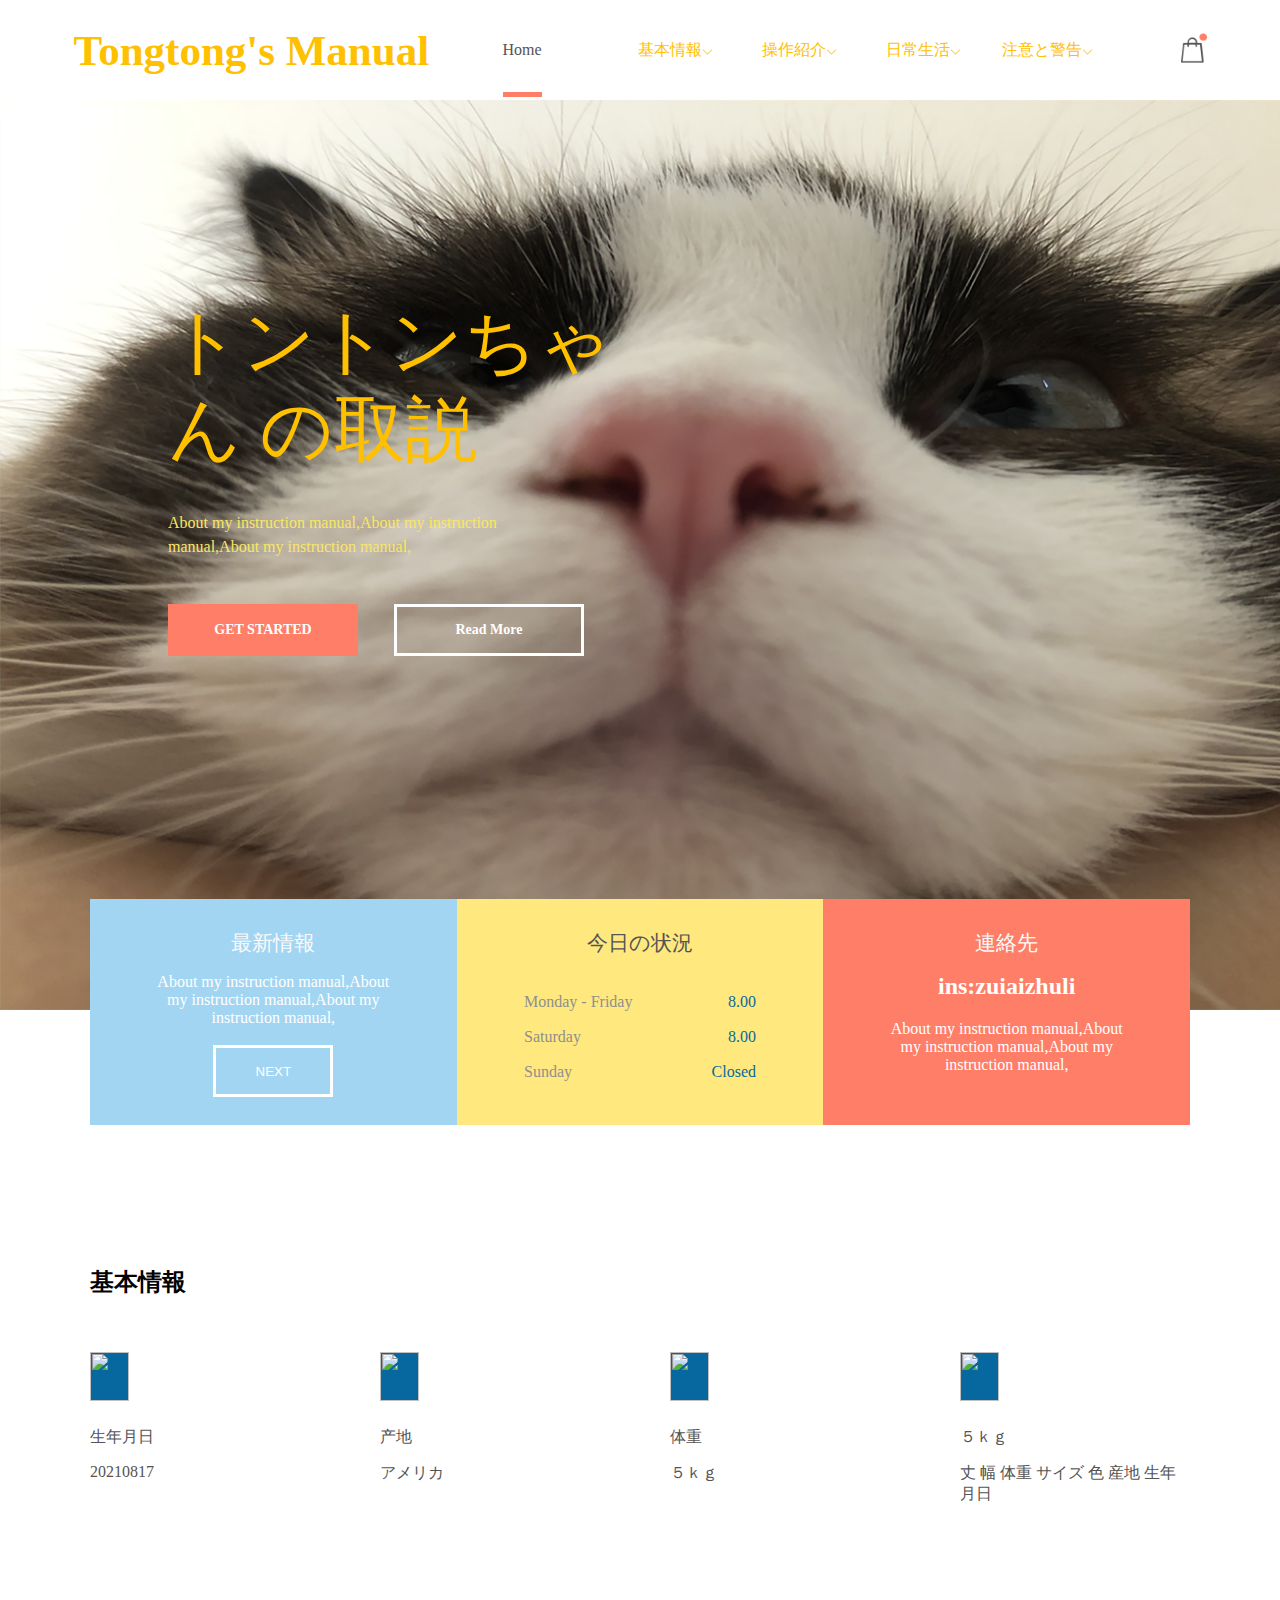
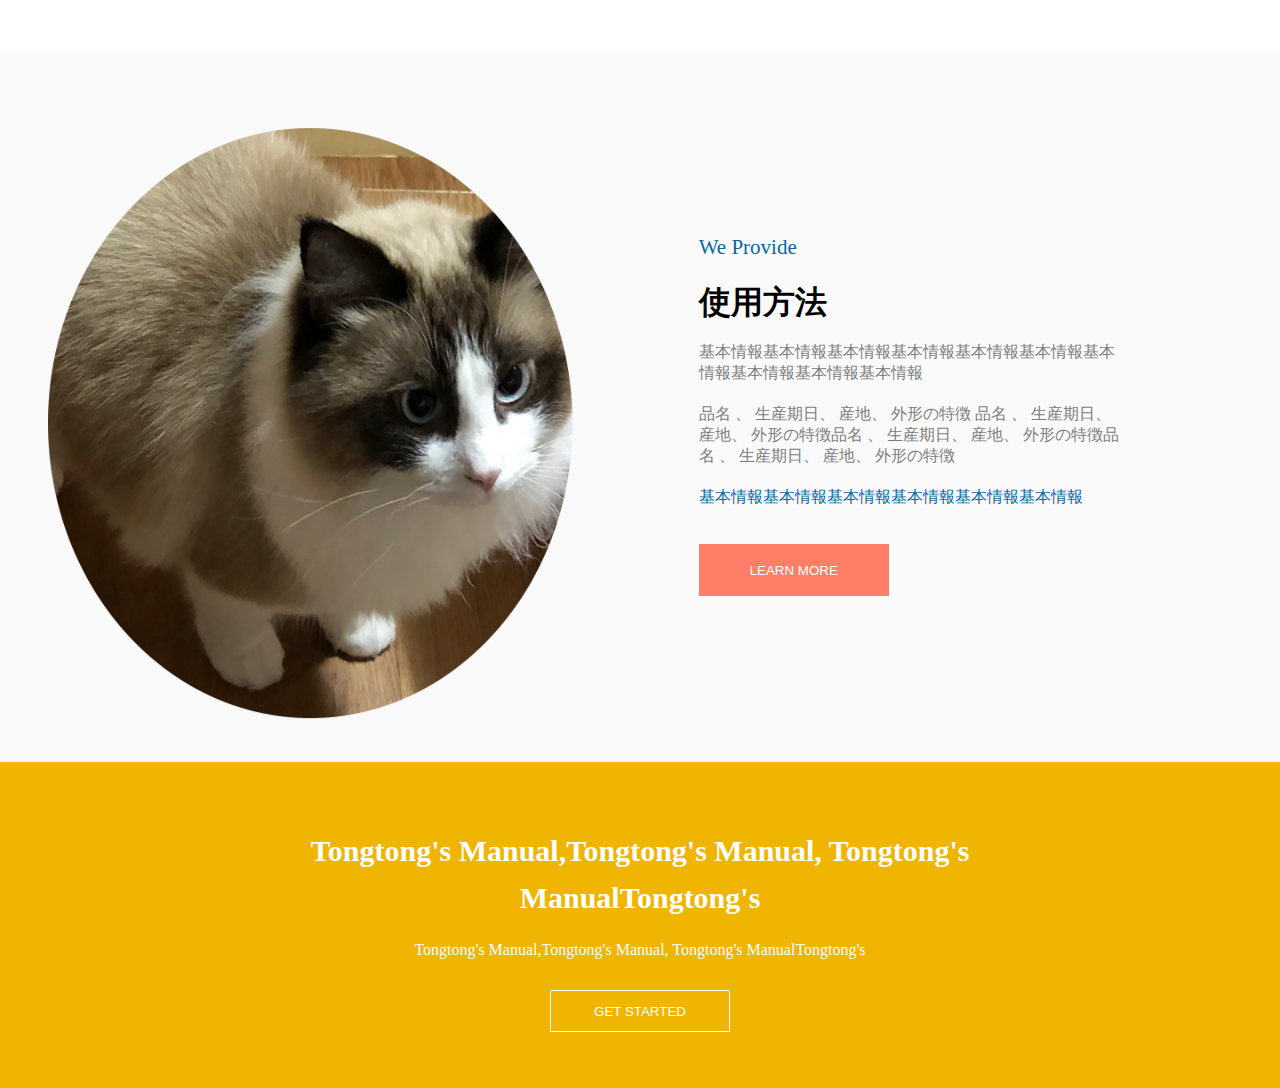
==== index.html @ 0afe7128 "Add files via upload" ====
<!DOCTYPE html>
<html lang="en">

<head>
    <meta charset="UTF-8">
    <meta name="referrer" content="no-referrer">
    <meta name="viewport" content="width=device-width, initial-scale=1.0">
    <meta http-equiv="X-UA-Compatible" content="ie=edge">
    <link rel="stylesheet" href="./css/default.css">
    <link rel="stylesheet" href="./css/header.css">
    <link rel="stylesheet" href="./css/home.css">
    <title>Document</title>
</head>

<body>
    <header>
        <nav>
            <div class="logo">
                <a href="/">Tongtong's Manual</a>
            </div>
            <div class="catgory">
                <div class="home"><a href="">Home</a></div>
            </div>
            <div class="otherCatgory">
                <ul>
                    <li><a href="">基本情報<img src="./img/Icon.png" alt=""></a></li>
                    <li><a href="">操作紹介<img src="./img/Icon.png" alt=""></a></li>
                    <li><a href="">日常生活<img src="./img/Icon.png" alt=""></a></li>
                    <li><a href="">注意と警告<img src="./img/Icon.png" alt=""></a></li>
                </ul>
            </div>
            <div class="shop">
                <img src="./img/Shop.png" alt="">
            </div>
        </nav>
        <div class="centerBg">
            <div class="focusinfo">
                <h1>トントンちゃん の取説</h1>
                <p>About my instruction manual,About my instruction manual,About my instruction manual,</p>
                <div class="moreInfo">
                    <button class="get">GET STARTED</button>
                    <button class="read">Read More</button>
                </div>
            </div>
            <div class="sectionBox">
                <div class="box1">
                    <p class="title">最新情報</p>
                    <p class="content">About my instruction manual,About my instruction manual,About my instruction
                        manual,</p>
                    <button>NEXT</button>
                </div>
                <div class="box2">
                    <p class="title">今日の状況</p>
                    <div class="content">
                        <p><span>Monday - Friday</span><span>8.00</span></p>
                        <p><span>Saturday</span><span>8.00</span></p>
                        <p><span>Sunday</span><span>Closed</span></p>
                    </div>
                </div>
                <div class="box3">
                    <p class="title">連絡先</p>
                    <h2> ins:zuiaizhuli</h2>
                    <p class="content">About my instruction manual,About my instruction manual,About my instruction
                        manual,</p>
                </div>
            </div>
        </div>
    </header>
    <main>
        <section class="baseInfo">
            <h2>基本情報</h2>
            <ul class="info">
                <li>
                    <img src="" alt="">
                    <p>生年月日</p>
                    <p>20210817</p>
                </li>
                <li>
                    <img src="" alt="">
                    <p>产地</p>
                    <p>アメリカ</p>
                </li>
                <li>
                    <img src="" alt="">
                    <p>体重</p>
                    <p>５ｋｇ</p>
                </li>
                <li>
                    <img src="" alt="">
                    <p>５ｋｇ</p>
                    <p>丈 幅 体重 サイズ 色 産地 生年月日</p>
                </li>
            </ul>
        </section>
        <section class="useMethod">
            <div class="sectionBox">
                <p class="super">We Provide</p>
                <h2>使用方法</h2>
                <p class="useInfo">基本情報基本情報基本情報基本情報基本情報基本情報基本情報基本情報基本情報基本情報</p>
                <p class="shopInfo">
                    品名 、 生産期日、 産地、 外形の特徴 品名 、 生産期日、 産地、 外形の特徴品名 、 生産期日、 産地、 外形の特徴品名 、 生産期日、 産地、 外形の特徴
                </p>
                <p>基本情報基本情報基本情報基本情報基本情報基本情報</p>
                <div class="leartBtn">
                    <button>LEARN MORE</button>
                </div>
            </div>
        </section>
        <div class="insertContent">
            <h3>Tongtong's Manual,Tongtong's Manual,
                Tongtong's ManualTongtong's</h3>
            <p>Tongtong's Manual,Tongtong's Manual,
                Tongtong's ManualTongtong's</p>
            <div class="getBtn">
                <button>GET STARTED</button>
            </div>
        </div>
    </main>
</body>

</html>
---- css/default.css ----
* {
    margin: 0;
    padding: 0;
    box-sizing: border-box;
}
a {
    text-decoration: none;
    color: #000;
}
li {
    list-style: none;
}
button ,
input[type="submit"],
input[type="button"]{
    border: none;
    outline: none;
    cursor: pointer;
}
html ,
body{
    min-width: 1200px;
}
---- css/header.css ----
nav {
    display: flex;
    justify-content: space-evenly;
    align-items: center;
    height: 100px;
}
.logo a {
    width: 408px;
    height: 42px;
    font-size: 43px;
    font-weight: bold;
    color: #FFC000;
}
.otherCatgory ul li {
    text-align: center;
    display: inline-block;
    width: 120px;
}
.otherCatgory ul li a {
    color: #FFC000; 
    
}
.catgory .home a {
    position: relative;
    color: #545454;
    padding: 39px 0;
}
.catgory .home a::after {
    content: "";
    position: absolute;
    bottom: 0;
    left: 0;
    width: 100%;
    height: 5px;
    background-color: #FF7E67;
}

.shop img {
    width: 26px;
    height: 30px;
}
.centerBg {
    width: 100%;
    height: 910px;
    background: url(../img/大图.png) no-repeat;
    background-size: cover;
}
.focusinfo h1 {
    width: 506px;
    margin-bottom: 37px;
    font-size: 72px;
    font-family: HiraKakuStd;
    font-weight: normal;
    color: #FFC000;
    line-height: 88px;  
}
.focusinfo {
    margin: 198px 168px;
    display: inline-block;
}
.focusinfo p {
    width: 410px;
    font-family: Myriad Pro;
    font-weight: 400;
    color: #F9E665;
    line-height: 24px;  
}
.focusinfo button {
    width: 190px;
    height: 52px;
    margin: 45px 0;
    background: #FF7E67;
    font-size: 14px;
    font-family: Nunito;
    font-weight: 600;
    color: #FFFFFF;
}
.focusinfo button:nth-child(2) {
    background: none;
    border: 3px solid #fff;
    margin-left: 32px;
}
.sectionBox {
    margin: 0 auto;
    width: 1100px;
    display: flex;
    justify-content: center;
}
.sectionBox>div {
    width: 370px;
    color: #fff;
}
.sectionBox>div .title {
    text-align: center;
    font-size: 21px;
    margin-top: 30px;
    margin-bottom: 16px;
    font-family: HiraKakuStd;
    font-weight: normal;
    color: #FAFAFA;
}
.sectionBox>div .content {
    margin: 0 auto;
    text-align: center;
    width: 232px;
    margin-bottom: 18px;
}
.sectionBox>div:nth-child(2) .title {
    color: #545454;
}
.sectionBox>div:nth-child(1) button {
    display: block;
    margin: 0 auto;
    width: 120px;
    height: 52px;
    border: 3px solid #FFFFFF;
    background: none;
    margin-bottom: 28px;
    color: #fff;
}
.sectionBox .box1 {
    background-color: #A2D5F2;
}
.sectionBox .box2 {
    background-color: #FFE87E;
}
.sectionBox .box3 {
    background-color: #FF7E67;
}
.sectionBox .box3 h2 {
    text-align: center;
    margin-bottom: 20px;
}
.sectionBox .box2 .title {
    margin-bottom: 36px;
}
.sectionBox .box2 .content p {
    display: flex;
    justify-content: space-between;
    margin-bottom: 17px;
}
.sectionBox .box2 .content p span:nth-child(1) {
    color: #8F8F8F;
}
.sectionBox .box2 .content p span:nth-child(2) {
    color: #07689F;
}
---- css/home.css ----
.baseInfo {
    width: 1100px;
    margin: 0 auto;
    height: 642px;
    padding-top: 256px;
}
.baseInfo h2 {
    margin-bottom: 54px;
}
.info {
    display: flex;
    justify-content: space-between;
}
.info li img {
    display: block;
    width: 39px;
    height: 49px;
    text-align: center;
    margin-bottom: 26px;
    background: #07689F;    
}
.info li {
    width: 230px;
}
.info li p {
    margin-bottom: 15px;
    color: #545454;
}
.useMethod {
    height: 710px;
    background: url(../img/圆形.png) no-repeat;
    background-size: 100% 111%;
}
.useMethod .sectionBox {
    float: right;
    display: flex;
    flex-direction: column;
    width: 431px;
    margin-top: 183px;
    margin-right: 11.74%;
}
.useMethod .sectionBox h2 {
    margin-top: 21px;
    margin-bottom: 17px;
    font-size: 32px;
}
.super {
    color: #A2D5F2;
    font-size: 21px;
}
.shopInfo {
    margin: 20px 0;
}
.useMethod .sectionBox .useInfo ,
.useMethod .sectionBox .shopInfo {
    color: #7D7D7D;
}
.useMethod .sectionBox>p {
    color: #07689F;
}
.leartBtn {
    margin-top: 36px;
}
.leartBtn button {
    width: 190px;
    height: 52px;
    background: #FF7E67;
    border-radius: 0px;
    color: #fff;
}
.insertContent {
    padding-top: 65px;
    padding-bottom: 56px;
    background-color: #F0B500;
}
.insertContent h3 {
    margin: 0 auto;
    width: 677px;
    text-align: center;
    font-size: 30px;
    font-family: Roboto;
    font-weight: bold;
    color: #FFFFFF;;
    line-height: 47px;
}
.insertContent > p {
    text-align: center;
    margin-top: 20px;
    margin-bottom: 31px;
    color: #fff;
}
.getBtn {
    text-align: center;
}
.getBtn button {
    width: 180px;
    height: 42px;
    border: 1px solid #FAFAFA;
    color: #fff;
    background: none;
}
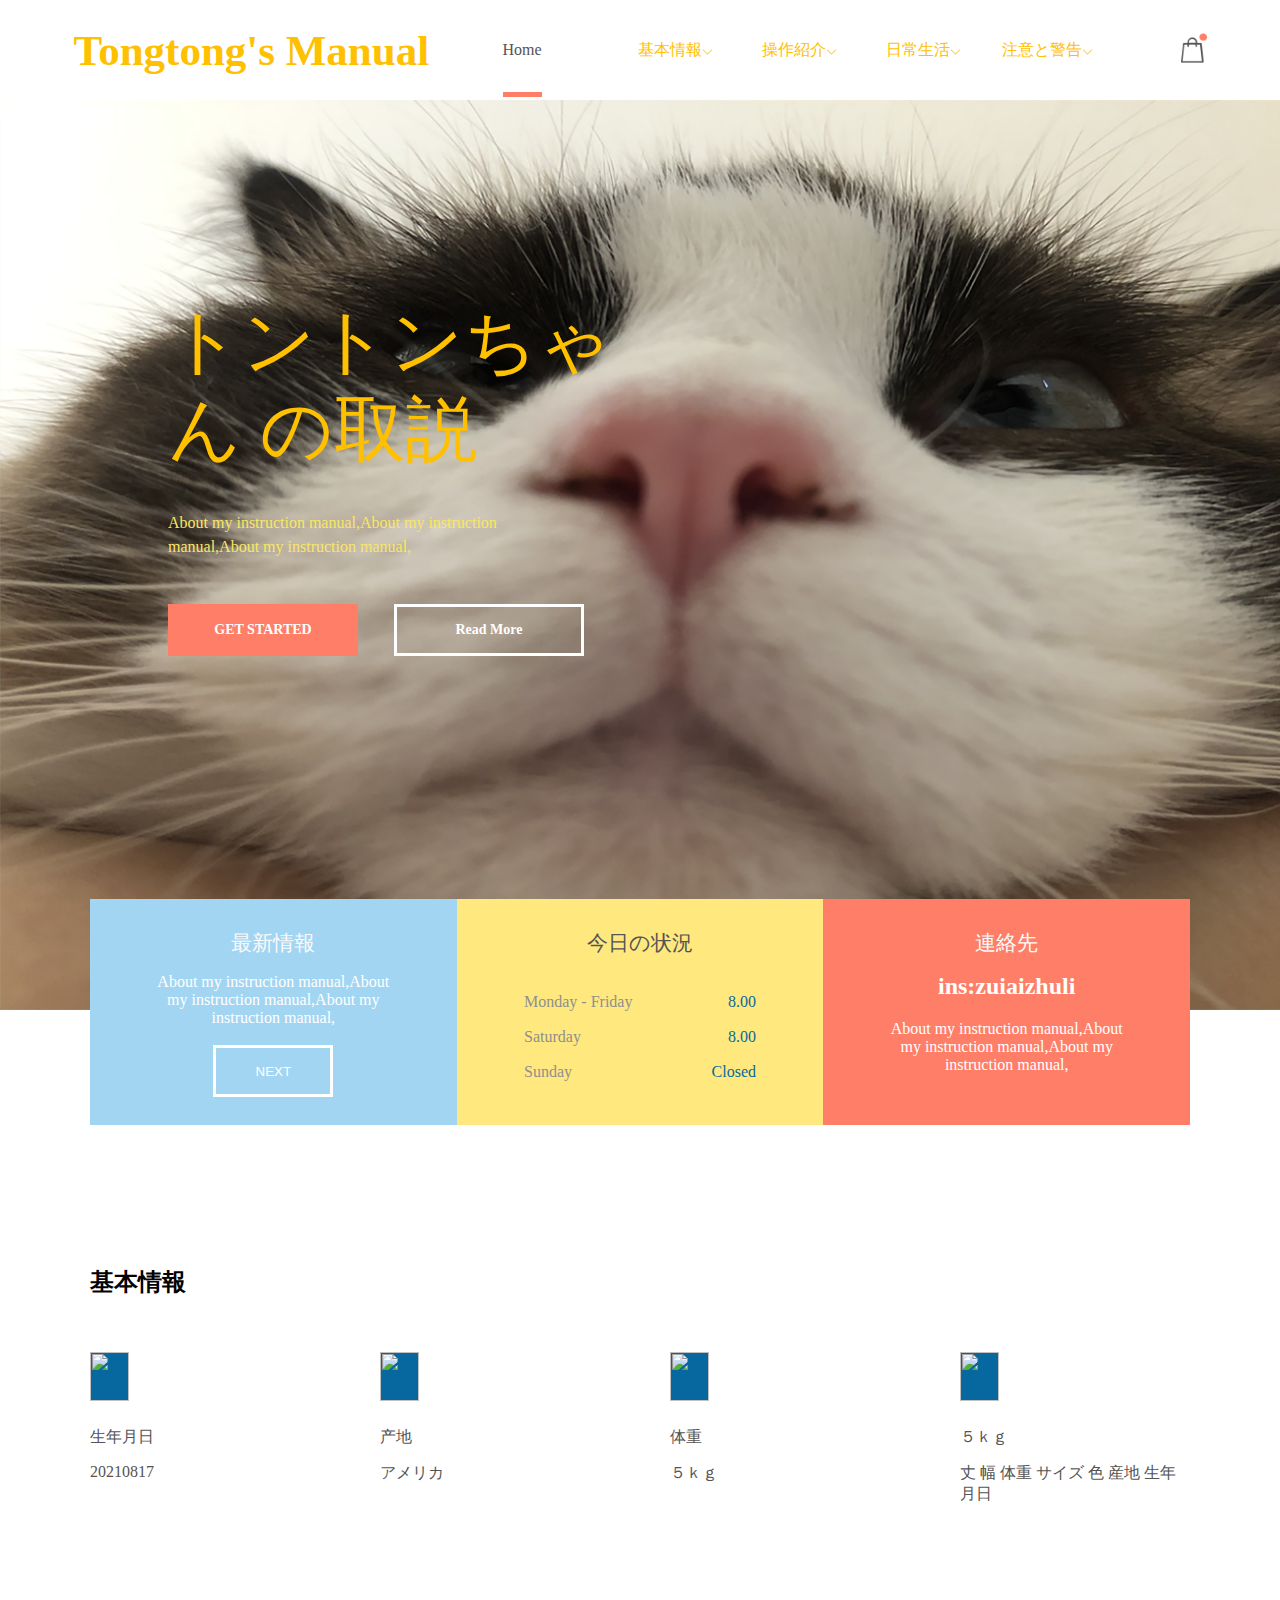
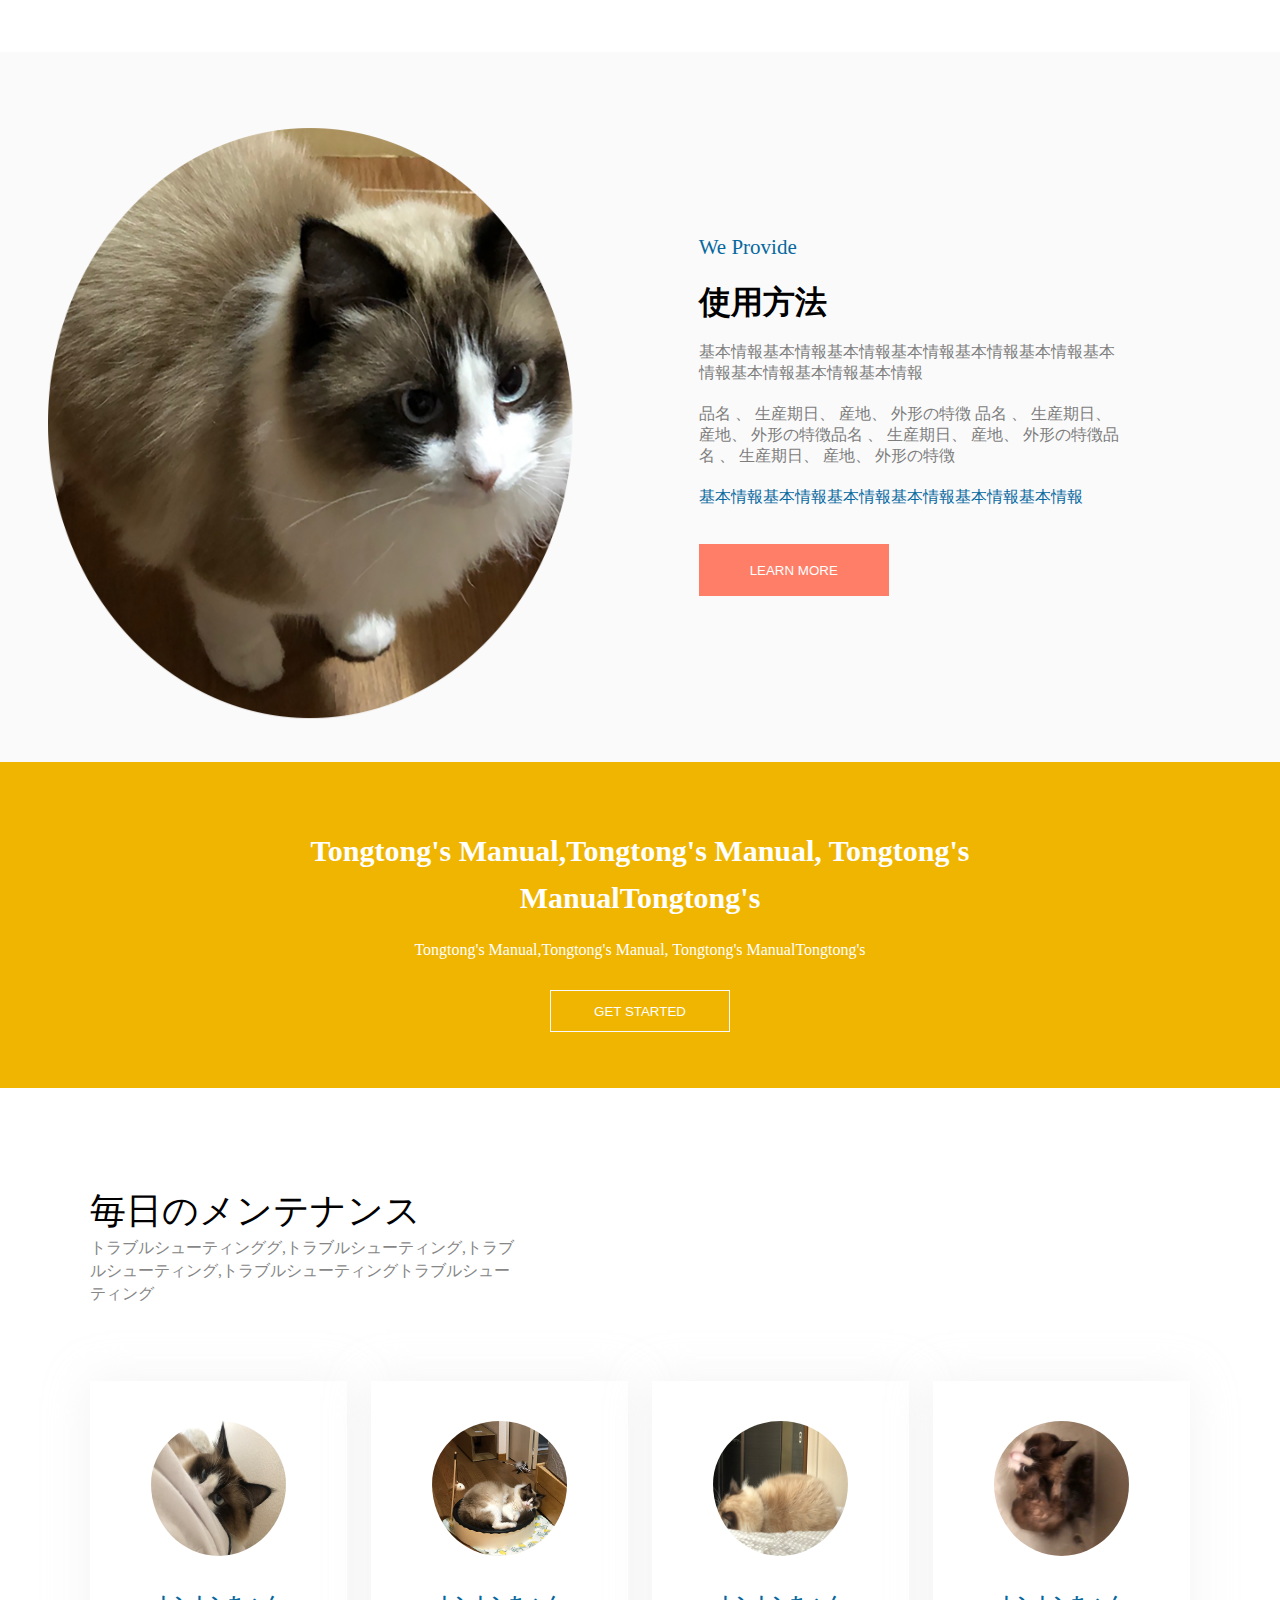
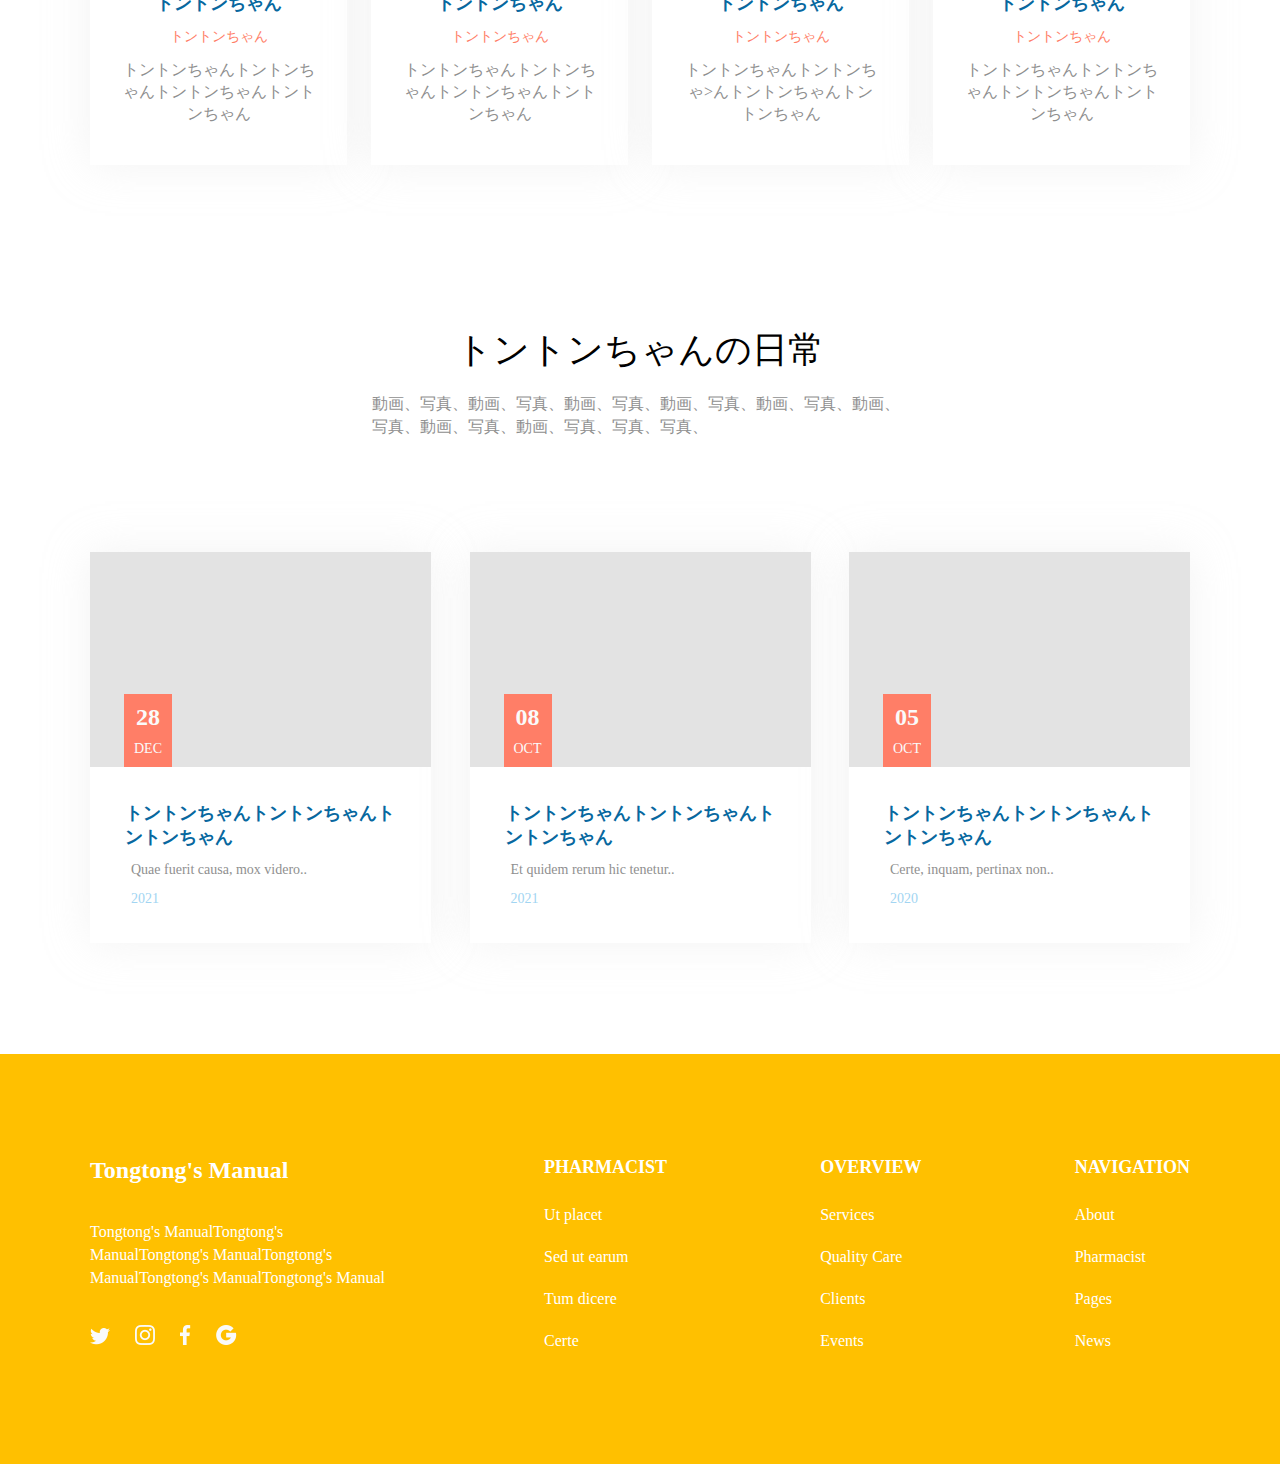
==== commit fdff3ba6: "Add files via upload" ====
--- a/index.html
+++ b/index.html
@@ -9,6 +9,7 @@
     <link rel="stylesheet" href="./css/default.css">
     <link rel="stylesheet" href="./css/header.css">
     <link rel="stylesheet" href="./css/home.css">
+    <link rel="stylesheet" href="./css/footer.css">
     <title>Document</title>
 </head>
 
@@ -115,7 +116,133 @@
                 <button>GET STARTED</button>
             </div>
         </div>
+        <section class="petsSay">
+            <div class="sectionBox">
+                <div class="title">毎日のメンテナンス</div>
+                <p>トラブルシューティンググ,トラブルシューティング,トラブルシューティング,トラブルシューティングトラブルシューティング</p>
+                <ul>
+                    <li>
+                        <img src="./img/IMG_2336.png" alt="">
+                        <h5>トントンちゃん</h5>
+                        <p>トントンちゃん</p>
+                        <p>トントンちゃんトントンちゃんトントンちゃんトントンちゃん</p>
+                    </li>
+                    <li>
+                        <img src="./img/IMG_2915.png" alt="">
+                        <h5>トントンちゃん</h5>
+                        <p>トントンちゃん</p>
+                        <p>トントンちゃんトントンちゃんトントンちゃんトントンちゃん</p>
+                    </li>
+                    <li>
+                        <img src="./img/IMG_2467.png" alt="">
+                        <h5>トントンちゃん</h5>
+                        <p>トントンちゃん</p>
+                        <p>トントンちゃんトントンちゃ>んトントンちゃんトントンちゃん</p>
+                    </li>
+                    <li>
+                        <img src="./img/IMG_2132.png" alt="">
+                        <h5>トントンちゃん</h5>
+                        <p>トントンちゃん</p>
+                        <p>トントンちゃんトントンちゃんトントンちゃんトントンちゃん
+                        </p>
+                    </li>
+                </ul>
+            </div>
+        </section>
+        <section class="daily">
+            <div class="sectionBox">
+                <div class="title">トントンちゃんの日常</div>
+                <p>動画、写真、動画、写真、動画、写真、動画、写真、動画、写真、動画、写真、動画、写真、動画、写真、写真、写真、</p>
+                <ul>
+                    <li>
+                        <div class="video">
+                            <div class="label">
+                                <p>28</p>
+                                <p>DEC</p>
+                            </div>
+                        </div>
+                        <h5>トントンちゃんトントンちゃんトントンちゃん</h5>
+                        <p>Quae fuerit causa, mox videro..</p>
+                        <time class="year">2021</time>
+                    </li>
+                    <li>
+                        <div class="video">
+                            <div class="label">
+                                <p>08</p>
+                                <p>OCT</p>
+                            </div>
+                        </div>
+                        <h5>トントンちゃんトントンちゃんトントンちゃん</h5>
+                        <p>Et quidem rerum hic tenetur..</p>
+                        <time class="year">2021</time>
+                    </li>
+                    <li>
+                        <div class="video">
+                            <div class="label">
+                                <p>05</p>
+                                <p>OCT</p>
+                            </div>
+                        </div>
+                        <h5>トントンちゃんトントンちゃんトントンちゃん</h5>
+                        <p>Certe, inquam, pertinax non..</p>
+                        <time class="year">2020</time>
+                    </li>
+                </ul>
+            </div>
+        </section>
     </main>
+    <footer>
+        <ul class="footerInfo">
+            <li>
+                <p class="liTitle">Tongtong's Manual</p>
+                <div class="endIns">
+                    Tongtong's ManualTongtong's ManualTongtong's ManualTongtong's ManualTongtong's ManualTongtong's
+                    Manual
+                </div>
+                <div class="lxMe">
+                    <div class="twitter">
+                        <img src="./img/twitter.png" alt="">
+                    </div>
+                    <div class="instagram">
+                        <img src="./img/instagram.png" alt="">
+                    </div>
+                    <div class="fackbook">
+                        <img src="./img/facebook.png" alt="">
+                    </div>
+                    <div class="google">
+                        <img src="./img/Google.png" alt="">
+                    </div>
+                </div>
+            </li>
+            <li>
+                <p class="liTitle">PHARMACIST</p>
+                <ul class="minInfo">
+                    <li>Ut placet</li>
+                    <li>Sed ut earum</li>
+                    <li>Tum dicere</li>
+                    <li>Certe</li>
+                </ul>
+            </li>
+            <li>
+                <p class="liTitle">OVERVIEW</p>
+                <ul class="minInfo">
+                    <li>Services</li>
+                    <li>Quality Care</li>
+                    <li>Clients</li>
+                    <li>Events</li>
+                </ul>
+            </li>
+            <li>
+                <p class="liTitle">NAVIGATION</p>
+                <ul class="minInfo">
+                    <li>About</li>
+                    <li>Pharmacist</li>
+                    <li>Pages</li>
+                    <li>News</li>
+                </ul>
+            </li>
+        </ul>
+    </footer>
 </body>
 
 </html>--- a/css/home.css
+++ b/css/home.css
@@ -98,4 +98,154 @@
     border: 1px solid #FAFAFA;
     color: #fff;
     background: none;
+}
+.petsSay .sectionBox {
+    flex-direction: column;
+    margin: 0 auto;
+    padding: 99px 0 105px;
+}
+.petsSay .sectionBox .title {
+    display: inline-block;
+    font-size: 36px;
+    font-family: HiraKakuStd;
+    color: #000;
+}
+.petsSay .sectionBox>p {
+    width: 432px;
+    font-size: 16px;
+    font-family: Kozuka Gothic Pr6N;
+    color: #868686;
+    line-height: 23px;
+}
+.petsSay .sectionBox ul {
+    display: flex;
+    flex-wrap: wrap;
+    justify-content: space-between;
+    text-align: center;
+    margin-top: 76px;
+}
+.petsSay .sectionBox ul li p:nth-last-child(1) {
+    margin: 0 auto;
+    width: 201px;
+    font-size: 16px;
+    font-family: Kozuka Gothic Pr6N;
+    color: #8F8F8F;
+    line-height: 22px;
+    margin-bottom: 40px;
+}
+.petsSay .sectionBox ul li p:nth-last-child(2) {
+    font-size: 14px;
+    font-family: Kozuka Gothic Pr6N;
+    color: #FF7E67;
+    margin: 13px 0;
+}
+.petsSay .sectionBox ul li img {
+    width: 135px;
+    height: 135px;
+    border-radius: 50%;
+    padding-top: 40px;
+    padding-bottom: 31px;
+    box-sizing: content-box;
+}
+.petsSay .sectionBox ul li {
+    width: 257px;
+    background: #FFFFFF;
+    box-shadow: 0px 0px 42px 0px rgba(238, 238, 238, 0.7);
+}
+.petsSay .sectionBox ul li h5 {
+    font-size: 18px;
+    font-family: HiraKakuStd;
+    color: #07689F;
+}
+.daily .sectionBox {
+    margin: 0 auto;
+    padding-top: 56px;
+    padding-bottom: 111px;
+    flex-direction: column;
+    box-sizing: content-box;
+}
+.daily .sectionBox .title {
+    width: 100%;
+    text-align: center;
+    font-size: 36px;
+    font-family: HiraKakuStd;
+    font-weight: normal;
+    color: #000000;
+}
+.daily .sectionBox > p {
+    width: 536px;
+    font-size: 16px;
+    margin-top: 17px;
+    margin-bottom: 57px;
+    margin: 17px auto 57px;
+    font-family: Adobe Heiti Std;
+    font-weight: normal;
+    color: #8F8F8F;
+    line-height: 23px;
+}
+.daily .sectionBox ul {
+    display: flex;
+    justify-content: space-between;
+    flex-wrap: wrap;
+    margin-top: 57px;
+}
+.daily .sectionBox ul li {
+    background-color: #fff;
+    box-shadow: 0px 0px 42px 0px rgba(238, 238, 238, 0.7);
+}
+.daily .sectionBox .video {
+    position: relative;
+    width: 341px;
+    height: 215px;
+    background-color: #E3E3E3;
+}
+.daily .sectionBox .video .label {
+    position:absolute;
+    bottom: 0;
+    left: 34px;
+    background-color: #FF7E67;
+    color: #fff;
+}
+.daily .sectionBox .video .label p {
+    text-align: center;
+}
+.daily .sectionBox .video .label p:nth-child(1) {
+    margin: 10px 11px 0 11px;
+    font-size: 24px;
+    font-family: Montserrat;
+    font-weight: 600;
+    color: #FAFAFA;
+}.daily .sectionBox .video .label p:nth-child(2) {
+    font-size: 14px;
+    font-family: Montserrat;
+    font-weight: 400;
+    color: #FAFAFA;
+    margin-top: 8px;
+    margin: 10px;
+}
+.daily .sectionBox ul li h5 {
+    width: 271px;
+    margin: 34px auto 0;
+    font-size: 18px;
+    font-family: Kozuka Gothic Pr6N;
+    color: #07689F;
+}
+.daily .sectionBox ul li > p {
+    width: 259px;
+
+font-size: 14px;
+font-family: Montserrat;
+font-weight: 400;
+color: #8F8F8F;
+margin: 13px auto;
+}
+.daily .sectionBox ul li .year {
+    display: block;
+    width: 259px;
+    margin: 0 auto;
+    font-size: 14px;
+    font-family: Montserrat;
+    font-weight: 400;
+    color: #A2D5F2;
+    margin-bottom: 36px;
 }--- a/css/footer.css
+++ b/css/footer.css
@@ -0,0 +1,49 @@
+footer {
+    width: 100%;
+    background-color: #FFC000;
+}
+footer .footerInfo {
+    padding-top: 103px;
+    padding-bottom: 90px;
+    width: 1100px;
+    margin: 0 auto;
+    display: flex;
+    justify-content: space-between;
+}
+footer .footerInfo li:nth-child(1) .liTitle{
+    font-size: 24px;
+    font-family: Roboto;
+    font-weight: bold;
+    color: #FFFFFF;
+}
+footer .footerInfo li:nth-child(n+2) .liTitle {
+    font-size: 18px;
+    font-family: Montserrat;
+    font-weight: bold;
+    color: #FFFFFF;
+}
+footer .footerInfo li:nth-child(1) .endIns {
+    width: 301px;
+    font-size: 16px;
+    font-family: Myriad Pro;
+    font-weight: 400;
+    color: #FFFFFF;
+    line-height: 23px;
+    margin: 36px 0;
+}
+footer .footerInfo li:nth-child(1) .lxMe div {
+    display: inline-block;
+}
+footer .footerInfo li:nth-child(1) .lxMe div:nth-child(n+2) {
+    margin-left: 21px;
+}
+footer .footerInfo li:nth-child(n+2) .minInfo {
+    margin-top: 28px;
+}
+footer .footerInfo li:nth-child(n+2) .minInfo li {
+    font-size: 16px;
+    font-family: Montserrat;
+    font-weight: 400;
+    color: #FFFFFF;
+    margin-bottom: 24px;
+}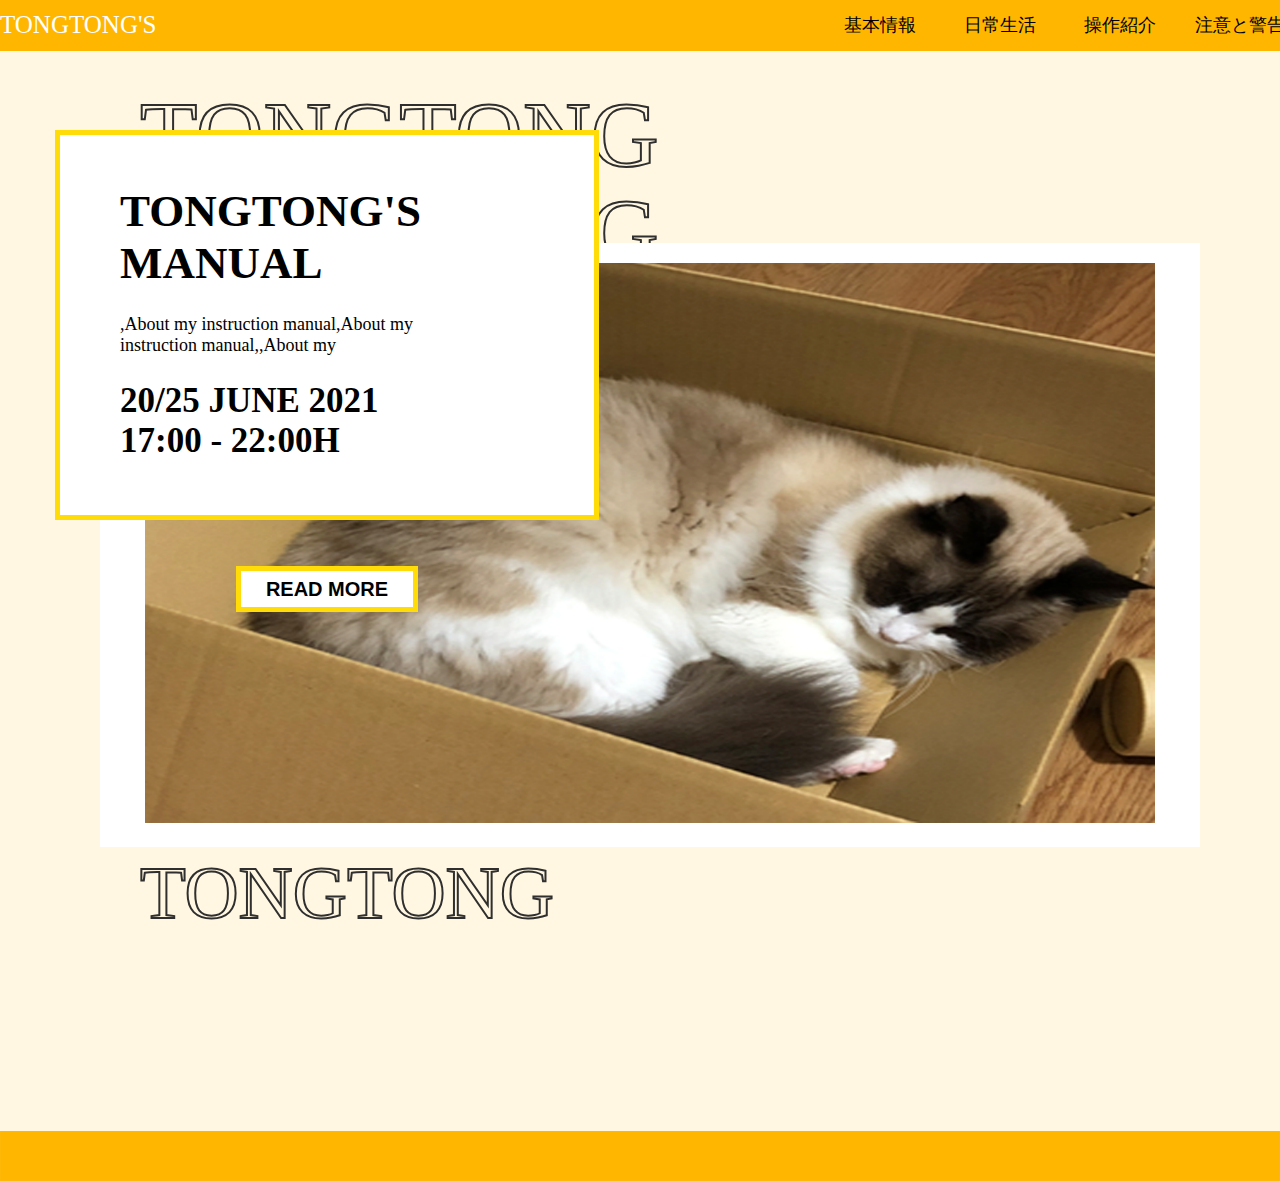
==== commit 2a76f6b8: "Add files via upload" ====
--- a/index.html
+++ b/index.html
@@ -5,243 +5,48 @@
     <meta charset="UTF-8">
     <meta name="referrer" content="no-referrer">
     <meta name="viewport" content="width=device-width, initial-scale=1.0">
+    <meta http-equiv="refresh" content="5; url=home.html">
     <meta http-equiv="X-UA-Compatible" content="ie=edge">
-    <link rel="stylesheet" href="./css/default.css">
-    <link rel="stylesheet" href="./css/header.css">
-    <link rel="stylesheet" href="./css/home.css">
-    <link rel="stylesheet" href="./css/footer.css">
-    <title>Document</title>
+    <link rel="stylesheet" href="./css/index-t.css">
+    <title>Tong Tong的首页</title>
 </head>
 
 <body>
     <header>
         <nav>
-            <div class="logo">
-                <a href="/">Tongtong's Manual</a>
+            <div class="logo">TONGTONG'S</div>
+            <ul>
+                <li><a href="">基本情報</a></li>
+                <li><a href="">日常生活</a></li>
+                <li><a href="">操作紹介</a></li>
+                <li><a href="">注意と警告</a></li>
+            </ul>
+        </nav>
+    </header>
+    <main>
+        <div class="containBox">
+            <div class="fontBox">
+                <p>TONGTONG</p>
+                <p>TONGTONG</p>
+                <p>TONGTONG</p>
+                <p>TONGTONG</p>
+                <p>TONGTONG</p>
             </div>
-            <div class="catgory">
-                <div class="home"><a href="">Home</a></div>
+            <div class="topBox">
+                <div class="contentBox">
+                    <h1>TONGTONG'S MANUAL</h1>
+                    <p>,About my instruction manual,About my instruction manual,,About my </p>
+                    <p>20/25 JUNE 2021 17:00 - 22:00H</p>
+                </div>
+                <button>READ MORE</button>
             </div>
-            <div class="otherCatgory">
-                <ul>
-                    <li><a href="">基本情報<img src="./img/Icon.png" alt=""></a></li>
-                    <li><a href="">操作紹介<img src="./img/Icon.png" alt=""></a></li>
-                    <li><a href="">日常生活<img src="./img/Icon.png" alt=""></a></li>
-                    <li><a href="">注意と警告<img src="./img/Icon.png" alt=""></a></li>
-                </ul>
-            </div>
-            <div class="shop">
-                <img src="./img/Shop.png" alt="">
-            </div>
-        </nav>
-        <div class="centerBg">
-            <div class="focusinfo">
-                <h1>トントンちゃん の取説</h1>
-                <p>About my instruction manual,About my instruction manual,About my instruction manual,</p>
-                <div class="moreInfo">
-                    <button class="get">GET STARTED</button>
-                    <button class="read">Read More</button>
-                </div>
-            </div>
-            <div class="sectionBox">
-                <div class="box1">
-                    <p class="title">最新情報</p>
-                    <p class="content">About my instruction manual,About my instruction manual,About my instruction
-                        manual,</p>
-                    <button>NEXT</button>
-                </div>
-                <div class="box2">
-                    <p class="title">今日の状況</p>
-                    <div class="content">
-                        <p><span>Monday - Friday</span><span>8.00</span></p>
-                        <p><span>Saturday</span><span>8.00</span></p>
-                        <p><span>Sunday</span><span>Closed</span></p>
-                    </div>
-                </div>
-                <div class="box3">
-                    <p class="title">連絡先</p>
-                    <h2> ins:zuiaizhuli</h2>
-                    <p class="content">About my instruction manual,About my instruction manual,About my instruction
-                        manual,</p>
-                </div>
+            <div class="centerBox">
+                <img src="./img/图层 1.png" alt="">
             </div>
         </div>
-    </header>
-    <main>
-        <section class="baseInfo">
-            <h2>基本情報</h2>
-            <ul class="info">
-                <li>
-                    <img src="" alt="">
-                    <p>生年月日</p>
-                    <p>20210817</p>
-                </li>
-                <li>
-                    <img src="" alt="">
-                    <p>产地</p>
-                    <p>アメリカ</p>
-                </li>
-                <li>
-                    <img src="" alt="">
-                    <p>体重</p>
-                    <p>５ｋｇ</p>
-                </li>
-                <li>
-                    <img src="" alt="">
-                    <p>５ｋｇ</p>
-                    <p>丈 幅 体重 サイズ 色 産地 生年月日</p>
-                </li>
-            </ul>
-        </section>
-        <section class="useMethod">
-            <div class="sectionBox">
-                <p class="super">We Provide</p>
-                <h2>使用方法</h2>
-                <p class="useInfo">基本情報基本情報基本情報基本情報基本情報基本情報基本情報基本情報基本情報基本情報</p>
-                <p class="shopInfo">
-                    品名 、 生産期日、 産地、 外形の特徴 品名 、 生産期日、 産地、 外形の特徴品名 、 生産期日、 産地、 外形の特徴品名 、 生産期日、 産地、 外形の特徴
-                </p>
-                <p>基本情報基本情報基本情報基本情報基本情報基本情報</p>
-                <div class="leartBtn">
-                    <button>LEARN MORE</button>
-                </div>
-            </div>
-        </section>
-        <div class="insertContent">
-            <h3>Tongtong's Manual,Tongtong's Manual,
-                Tongtong's ManualTongtong's</h3>
-            <p>Tongtong's Manual,Tongtong's Manual,
-                Tongtong's ManualTongtong's</p>
-            <div class="getBtn">
-                <button>GET STARTED</button>
-            </div>
-        </div>
-        <section class="petsSay">
-            <div class="sectionBox">
-                <div class="title">毎日のメンテナンス</div>
-                <p>トラブルシューティンググ,トラブルシューティング,トラブルシューティング,トラブルシューティングトラブルシューティング</p>
-                <ul>
-                    <li>
-                        <img src="./img/IMG_2336.png" alt="">
-                        <h5>トントンちゃん</h5>
-                        <p>トントンちゃん</p>
-                        <p>トントンちゃんトントンちゃんトントンちゃんトントンちゃん</p>
-                    </li>
-                    <li>
-                        <img src="./img/IMG_2915.png" alt="">
-                        <h5>トントンちゃん</h5>
-                        <p>トントンちゃん</p>
-                        <p>トントンちゃんトントンちゃんトントンちゃんトントンちゃん</p>
-                    </li>
-                    <li>
-                        <img src="./img/IMG_2467.png" alt="">
-                        <h5>トントンちゃん</h5>
-                        <p>トントンちゃん</p>
-                        <p>トントンちゃんトントンちゃ>んトントンちゃんトントンちゃん</p>
-                    </li>
-                    <li>
-                        <img src="./img/IMG_2132.png" alt="">
-                        <h5>トントンちゃん</h5>
-                        <p>トントンちゃん</p>
-                        <p>トントンちゃんトントンちゃんトントンちゃんトントンちゃん
-                        </p>
-                    </li>
-                </ul>
-            </div>
-        </section>
-        <section class="daily">
-            <div class="sectionBox">
-                <div class="title">トントンちゃんの日常</div>
-                <p>動画、写真、動画、写真、動画、写真、動画、写真、動画、写真、動画、写真、動画、写真、動画、写真、写真、写真、</p>
-                <ul>
-                    <li>
-                        <div class="video">
-                            <div class="label">
-                                <p>28</p>
-                                <p>DEC</p>
-                            </div>
-                        </div>
-                        <h5>トントンちゃんトントンちゃんトントンちゃん</h5>
-                        <p>Quae fuerit causa, mox videro..</p>
-                        <time class="year">2021</time>
-                    </li>
-                    <li>
-                        <div class="video">
-                            <div class="label">
-                                <p>08</p>
-                                <p>OCT</p>
-                            </div>
-                        </div>
-                        <h5>トントンちゃんトントンちゃんトントンちゃん</h5>
-                        <p>Et quidem rerum hic tenetur..</p>
-                        <time class="year">2021</time>
-                    </li>
-                    <li>
-                        <div class="video">
-                            <div class="label">
-                                <p>05</p>
-                                <p>OCT</p>
-                            </div>
-                        </div>
-                        <h5>トントンちゃんトントンちゃんトントンちゃん</h5>
-                        <p>Certe, inquam, pertinax non..</p>
-                        <time class="year">2020</time>
-                    </li>
-                </ul>
-            </div>
-        </section>
     </main>
     <footer>
-        <ul class="footerInfo">
-            <li>
-                <p class="liTitle">Tongtong's Manual</p>
-                <div class="endIns">
-                    Tongtong's ManualTongtong's ManualTongtong's ManualTongtong's ManualTongtong's ManualTongtong's
-                    Manual
-                </div>
-                <div class="lxMe">
-                    <div class="twitter">
-                        <img src="./img/twitter.png" alt="">
-                    </div>
-                    <div class="instagram">
-                        <img src="./img/instagram.png" alt="">
-                    </div>
-                    <div class="fackbook">
-                        <img src="./img/facebook.png" alt="">
-                    </div>
-                    <div class="google">
-                        <img src="./img/Google.png" alt="">
-                    </div>
-                </div>
-            </li>
-            <li>
-                <p class="liTitle">PHARMACIST</p>
-                <ul class="minInfo">
-                    <li>Ut placet</li>
-                    <li>Sed ut earum</li>
-                    <li>Tum dicere</li>
-                    <li>Certe</li>
-                </ul>
-            </li>
-            <li>
-                <p class="liTitle">OVERVIEW</p>
-                <ul class="minInfo">
-                    <li>Services</li>
-                    <li>Quality Care</li>
-                    <li>Clients</li>
-                    <li>Events</li>
-                </ul>
-            </li>
-            <li>
-                <p class="liTitle">NAVIGATION</p>
-                <ul class="minInfo">
-                    <li>About</li>
-                    <li>Pharmacist</li>
-                    <li>Pages</li>
-                    <li>News</li>
-                </ul>
-            </li>
-        </ul>
+        <img src="./img/Footer Shape.png" alt="">
     </footer>
 </body>
 
--- a/css/index-t.css
+++ b/css/index-t.css
@@ -0,0 +1,118 @@
+* {
+    margin: 0;
+    padding: 0;
+    box-sizing: border-box;
+}
+header {
+    background-color: #FFB600;
+    line-height: 50px;
+}
+li {
+    list-style: none;
+}
+a {
+    text-decoration: none;
+}
+nav {
+    margin: 0 auto;
+    width: 1300px;
+    display: flex;
+    justify-content: space-between;
+}
+nav .logo {
+    color: #fff;
+    font-size: 25px;
+}
+nav ul {
+    display: flex;
+}
+nav ul li {
+    width: 120px;
+    text-align: center;
+}
+nav ul li a {
+    color: #000;
+    font-size: 18px;
+}
+main {
+    background-color: #FFF7E1;
+}
+.containBox {
+    height: 120vh;
+    width: 1000px;
+    margin: 0 auto;
+    padding: 35px 0;
+}
+.fontBox {
+    font-size: 94px;
+    font-family: HiraKakuStd;
+    font-weight: normal;
+    color: rgba(0, 0, 0, 0);
+    line-height: 97px;
+    -webkit-text-stroke: 2px #2F2F2F;
+}
+.fontBox p:nth-child(3) {
+    margin-top: 370px;
+}
+.fontBox p:nth-child(n+3) {
+    font-size: 75px;
+}
+.topBox {
+    display: flex;
+    flex-direction: column;
+    align-items: center;
+    position: absolute;
+    top: 130px;
+    left: 55px;
+    z-index: 9;
+}
+.topBox .contentBox {
+    border: 5px solid #FFDC07;
+    width: 544px;
+    height: 390px;
+    background-color: #fff;
+}
+.topBox button {
+    margin-top: 46px;
+    background-color: #fff;
+    width: 182px;
+    height: 46px;   
+    border: 5px solid #FFDC07;
+    font-weight: 600;
+    font-size: 20px;
+}
+.centerBox {
+    position: absolute;
+    right: 80px;
+    top: 27%;
+    background-color: #fff;
+    text-align: center;
+}
+.centerBox img {
+    display: inline-block;
+    width: 1100px;
+    height: 600px;
+    padding: 20px 45px;
+}
+.contentBox {
+    padding: 25PX 119px 120px 60px;
+}
+.contentBox h1 {
+    margin: 25px 0;
+    width: 329px;
+    font-size: 45px;
+}
+.contentBox p {
+    font-size: 18px;
+}
+.contentBox p:last-child {
+    font-size: 35px;
+    margin: 25px 0;
+    width: 320px;
+    font-weight: 600;
+}
+footer img{
+    display: block;
+    width: 100%;
+    height: 50px;
+}
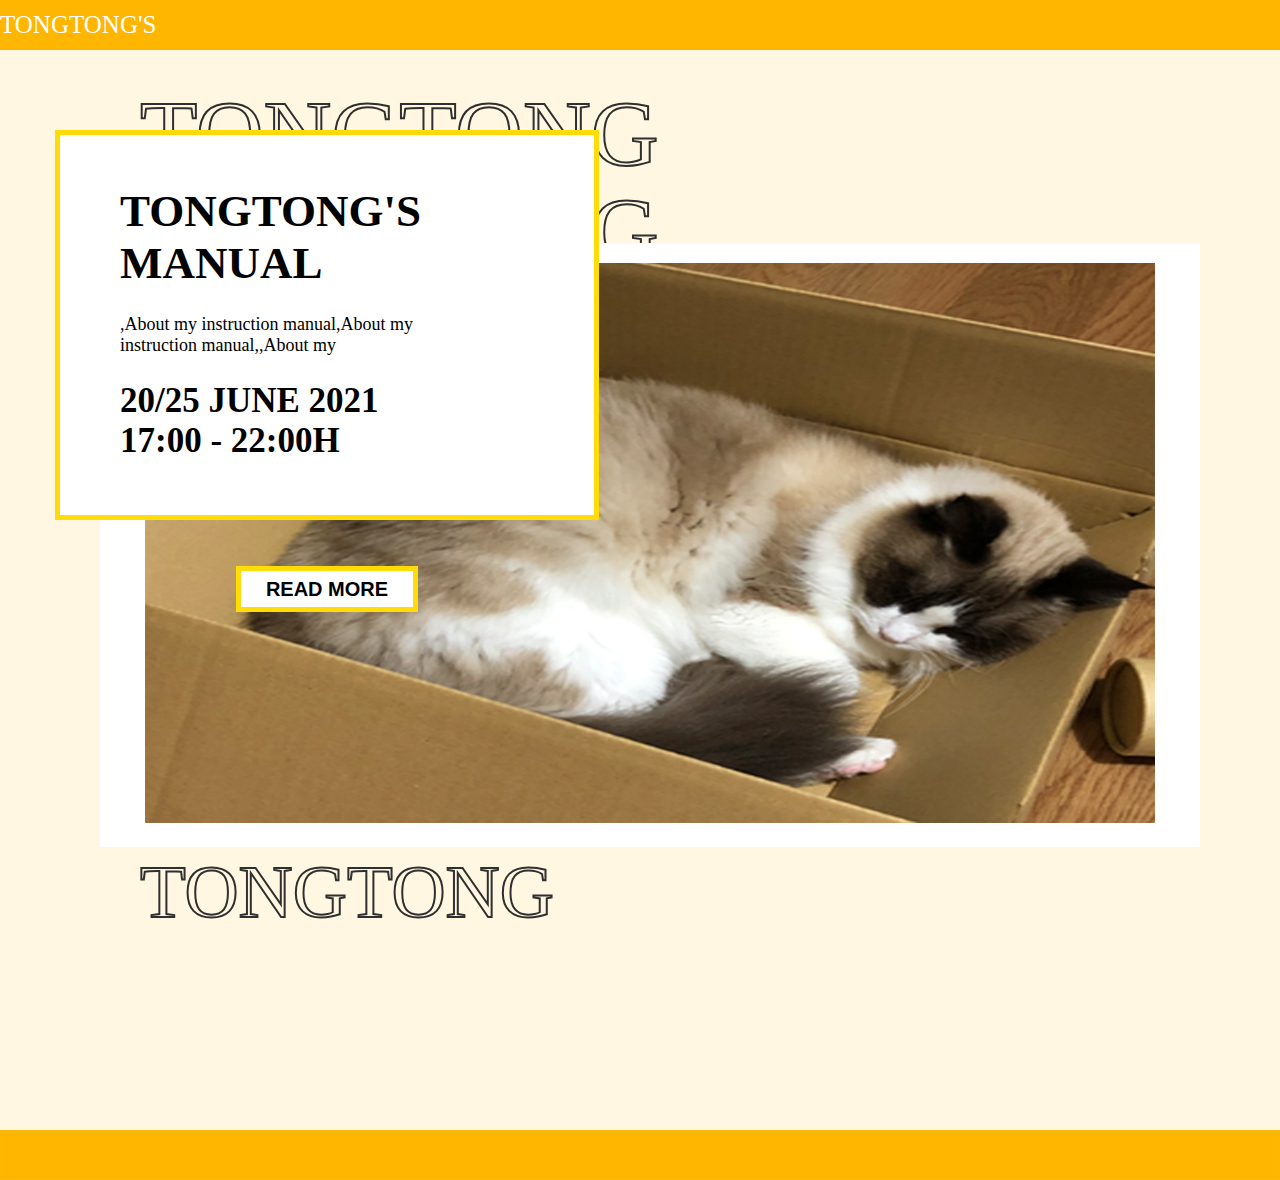
==== commit 4324c431: "Add files via upload" ====
--- a/index.html
+++ b/index.html
@@ -1,5 +1,5 @@
 <!DOCTYPE html>
-<html lang="en">
+<meta name="viewport" content="width=device-width, initial-scale=1.0">
 
 <head>
     <meta charset="UTF-8">
@@ -16,10 +16,7 @@
         <nav>
             <div class="logo">TONGTONG'S</div>
             <ul>
-                <li><a href="">基本情報</a></li>
-                <li><a href="">日常生活</a></li>
-                <li><a href="">操作紹介</a></li>
-                <li><a href="">注意と警告</a></li>
+              
             </ul>
         </nav>
     </header>
@@ -50,4 +47,4 @@
     </footer>
 </body>
 
-</html>+</html>
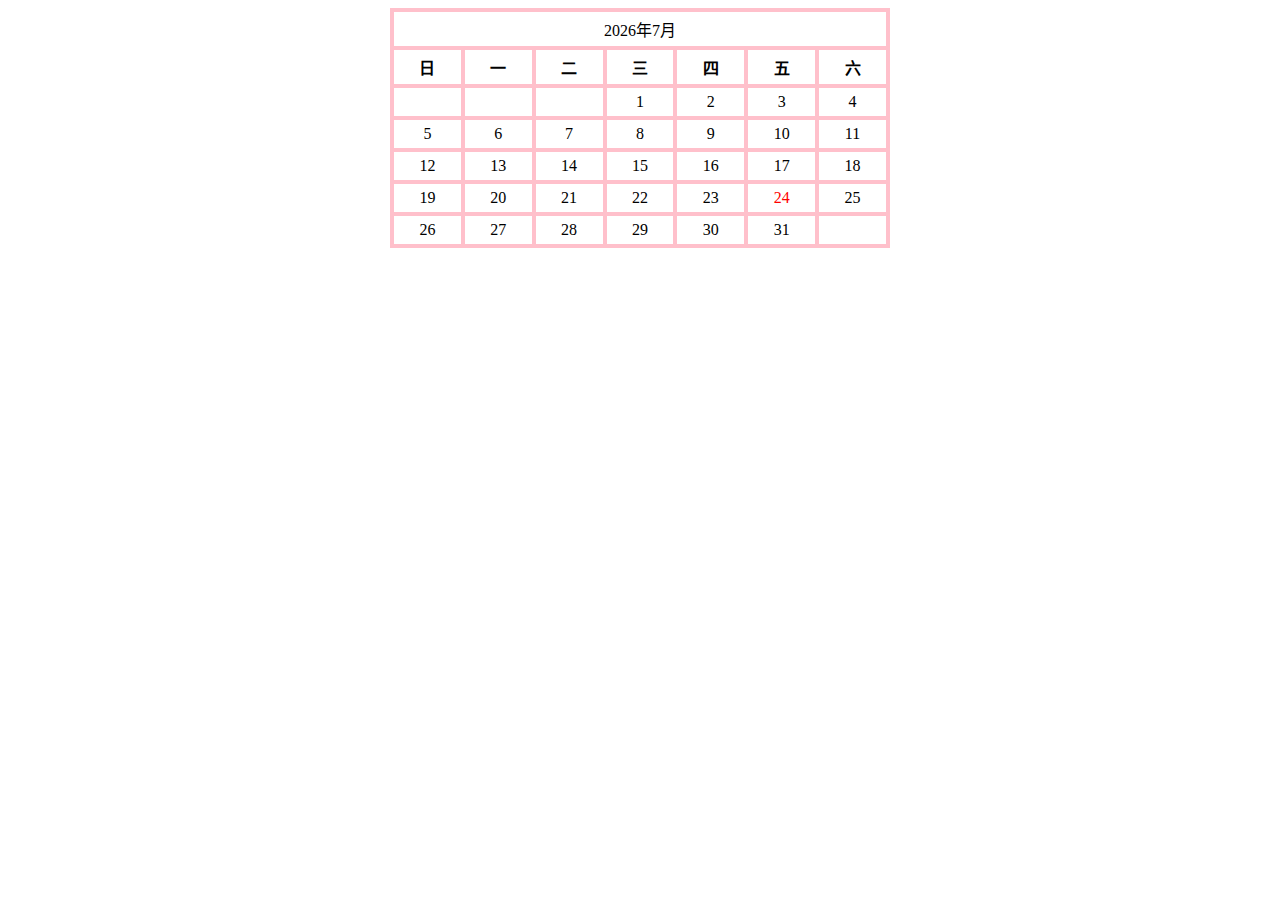
==== commit db205ed2: "Add files via upload" ====
--- a/index.html
+++ b/index.html
@@ -1,50 +1,75 @@
 <!DOCTYPE html>
-<meta name="viewport" content="width=device-width, initial-scale=1.0">
+<html lang="zh-CN">
 
 <head>
-    <meta charset="UTF-8">
-    <meta name="referrer" content="no-referrer">
-    <meta name="viewport" content="width=device-width, initial-scale=1.0">
-    <meta http-equiv="refresh" content="5; url=home.html">
-    <meta http-equiv="X-UA-Compatible" content="ie=edge">
-    <link rel="stylesheet" href="./css/index-t.css">
-    <title>Tong Tong的首页</title>
+    <meta charset="utf-8">
+    <meta http-equiv="X-UA-Compatible" content="IE=edge">
+    <meta name="viewport" content="width=device-width, initial-scale=1, maximum-scale=1">
+    <title>test</title>
+    <style>
+        table {
+            width: 500px;
+            margin: auto;
+            text-align: center;
+            border: 2px solid pink;
+        }
+        
+        th,
+        td {
+            border: 2px solid pink;
+            padding: 5px
+        }
+        
+        .today {
+            color: red;
+        }
+    </style>
+    <script>
+        //判断当前年份是否是闰年(闰年2月份有29天，平年2月份只有28天)
+        function isLeap(year) {
+            return year % 4 == 0 ? (year % 100 != 0 ? 1 : (year % 400 == 0 ? 1 : 0)) : 0;
+        }
+        var i, k,
+            //获取今日日期
+            today = new Date(),
+            //获取年份
+            y = today.getFullYear(),
+            //获取月份(注意：月份从0开始计算，获取的值比正常月份少1)
+            m = today.getMonth(),
+            //获取日期中的日(方便在建立日期表格时高亮显示当天)
+            d = today.getDate(),
+            //获取当月的第一天
+            firstday = new Date(y, m, 1),
+            //判断第一天是星期几(返回[0-6]中的一个，0代表星期天，1代表星期一，以此类推)
+            dayOfWeek = firstday.getDay(),
+            //创建月份数组
+            days_per_month = new Array(31, 28 + isLeap(y), 31, 30, 31, 30, 31, 31, 30, 31, 30, 31),
+            //确定日期表格所需的行数
+            str_nums = Math.ceil((dayOfWeek + days_per_month[m]) / 7);
+        document.write("<table cellspacing='0'><tr><td colspan ='7'>" + y + "年" + (m + 1) + "月" + "</td></tr>");
+        //打印表格第一行(显示星期)
+        document.write("<tr><th>日</th><th>一</th><th>二</th><th>三</th><th>四</th><th>五</th><th>六</th></tr>");
+        //二维数组创建日期表格
+        for (i = 0; i < str_nums; i += 1) {
+            document.write('<tr>');
+            for (k = 0; k < 7; k++) {
+                //为每个表格创建索引,从0开始
+                var idx = 7 * i + k;
+                //将当月的1号与星期进行匹配
+                var date = idx - dayOfWeek + 1;
+                //索引小于等于0或者大于月份最大值就用空表格代替
+                (date <= 0 || date > days_per_month[m]) ? date = ' ': date = idx - dayOfWeek + 1;
+                //高亮显示当天
+                date == d ? document.write('<td class="today">' + date + '</td>') : document.write('<td>' + date + '</td>');
+            }
+            document.write('</tr>');
+        }
+        document.write('</table>');
+    </script>
 </head>
 
 <body>
-    <header>
-        <nav>
-            <div class="logo">TONGTONG'S</div>
-            <ul>
-              
-            </ul>
-        </nav>
-    </header>
-    <main>
-        <div class="containBox">
-            <div class="fontBox">
-                <p>TONGTONG</p>
-                <p>TONGTONG</p>
-                <p>TONGTONG</p>
-                <p>TONGTONG</p>
-                <p>TONGTONG</p>
-            </div>
-            <div class="topBox">
-                <div class="contentBox">
-                    <h1>TONGTONG'S MANUAL</h1>
-                    <p>,About my instruction manual,About my instruction manual,,About my </p>
-                    <p>20/25 JUNE 2021 17:00 - 22:00H</p>
-                </div>
-                <button>READ MORE</button>
-            </div>
-            <div class="centerBox">
-                <img src="./img/图层 1.png" alt="">
-            </div>
-        </div>
-    </main>
-    <footer>
-        <img src="./img/Footer Shape.png" alt="">
-    </footer>
+    <script src="./js/jquery-3.4.1.min.js"></script>
 </body>
 
-</html>
+</html>